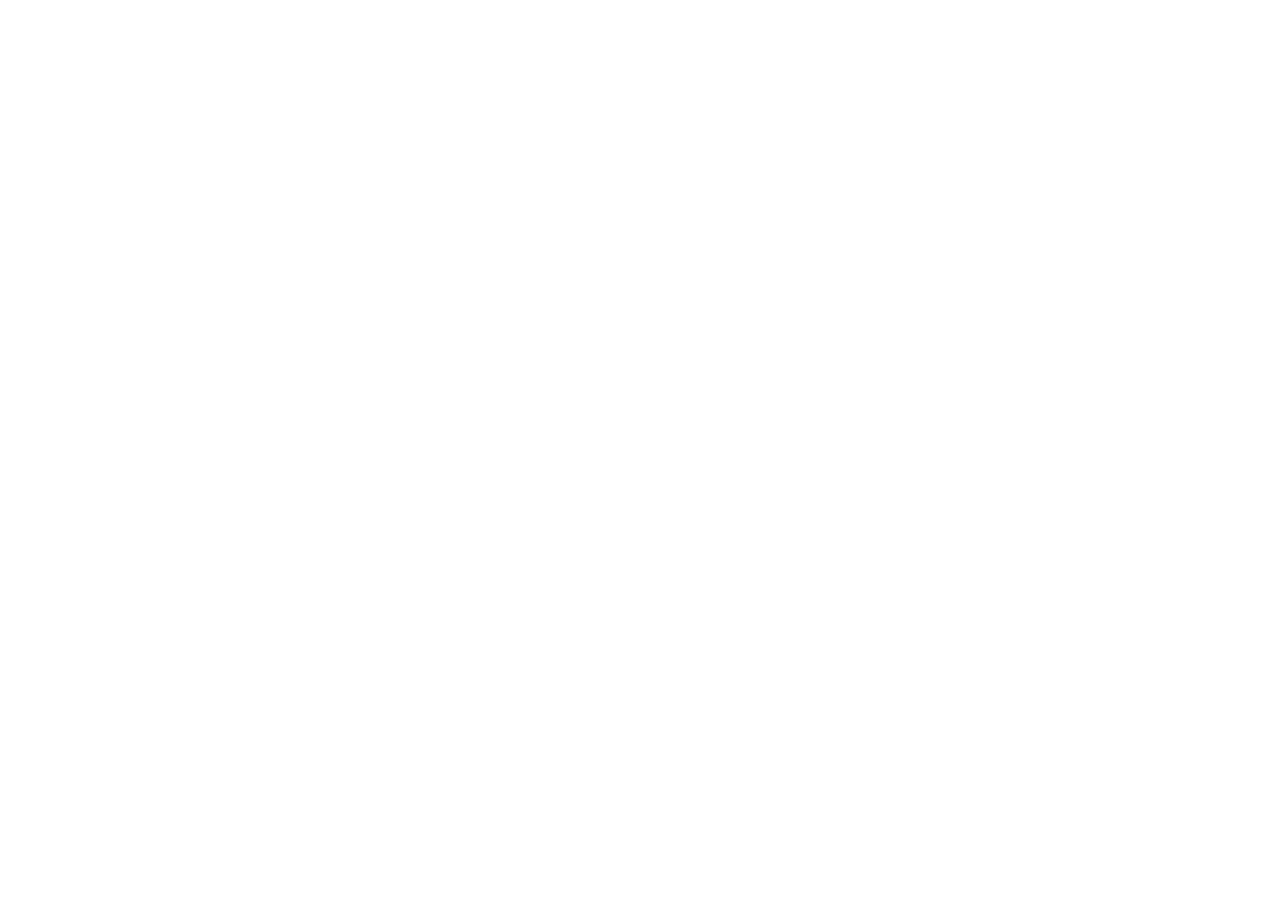
==== 02_plant_life/index.html @ 73b57cdd "Setup files" ====
<!DOCTYPE html>
<html lang="en">
<head>
  <meta charset="UTF-8">
  <meta http-equiv="X-UA-Compatible" content="IE=edge">
  <meta name="viewport" content="width=device-width, initial-scale=1.0">
  <link rel="stylesheet" href="style.css">
  <title>Plant life</title>
</head>
<body>
  
  <script src="pages.js"></script>
</body>
</html>
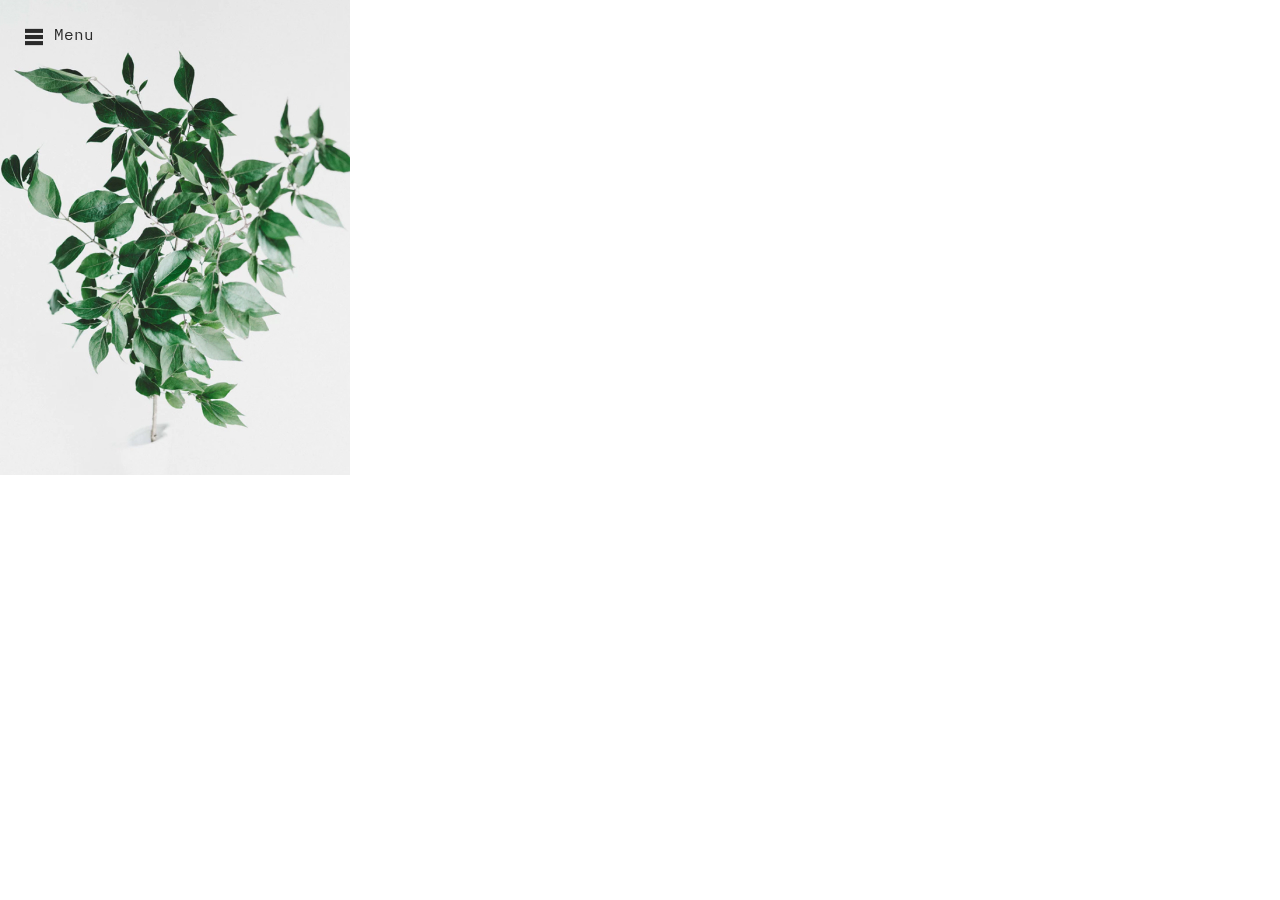
==== commit ae62c971: "Proyecto 2: menu feature" ====
--- a/02_plant_life/index.html
+++ b/02_plant_life/index.html
@@ -8,7 +8,26 @@
   <title>Plant life</title>
 </head>
 <body>
+  <nav>
+    <a href="#">Shop</a>
+    <a href="#">About</a>
+    <a href="#">Help</a>
+    <a href="#">Blog</a>
+  </nav>
+
+  <main>
+    <a href="#" class="toggle-nav">
+      <img src="assets/menu.svg"> Menu
+    </a>
+
+    <section>
+      <!-- srcset es la opción para pantallas retina -->
+      <img src="assets/plant1.jpg" srcset="assets/plant1.jpg, assets/plant1-2x.jpg 2x" alt="">
+    </section>
+
+
+  </main>
   
-  <script src="pages.js"></script>
+  <script src="menu.js"></script>
 </body>
 </html>--- a/02_plant_life/style.css
+++ b/02_plant_life/style.css
@@ -0,0 +1,66 @@
+@font-face {
+  font-family: "IBM Plex Mono";
+  src: url("assets/ibm-plex-mono.woff2"),
+  url("assets/ibm-plex-mono.woff");
+}
+
+@font-face {
+  font-family: "Young Serif";
+  src: url("assets/youngserif.woff2"),
+  url("assets/youngserif.woff");
+}
+
+body {
+  font-family: "IBM Plex Mono";
+  font-size: 16px;
+  line-height: 1.6;
+  color: #2a2a2a;
+  margin: 0;
+  overflow-x: hidden;
+}
+
+nav {
+  position: fixed;
+  top: 0;
+  left: 0;
+  height: 100vh;
+  width: 240px;
+  background-color: #00b98d;
+  color: white;
+  font-family: "Young Serif";
+  font-size: 24px;
+  display: flex;
+  flex-direction: column;
+  justify-content: center;
+}
+
+nav a {
+  color: white;
+  text-decoration: none;
+  margin: 5px 32px;
+}
+
+main {
+  position: relative;
+  z-index: 1;
+  background-color: white;
+  min-height: 100vh;
+  transition: transform 0.5s;
+}
+
+main.open {
+  transform: translate(240px, 0)
+}
+
+a.toggle-nav {
+  position: fixed; /*position fixed es relativo a main */
+  padding: 24px;
+  text-decoration: none;
+  color: #2a2a2a;
+  display: flex;
+}
+
+a.toggle-nav img {
+  margin: 0 10px 0 0;
+  vertical-align: middle;
+}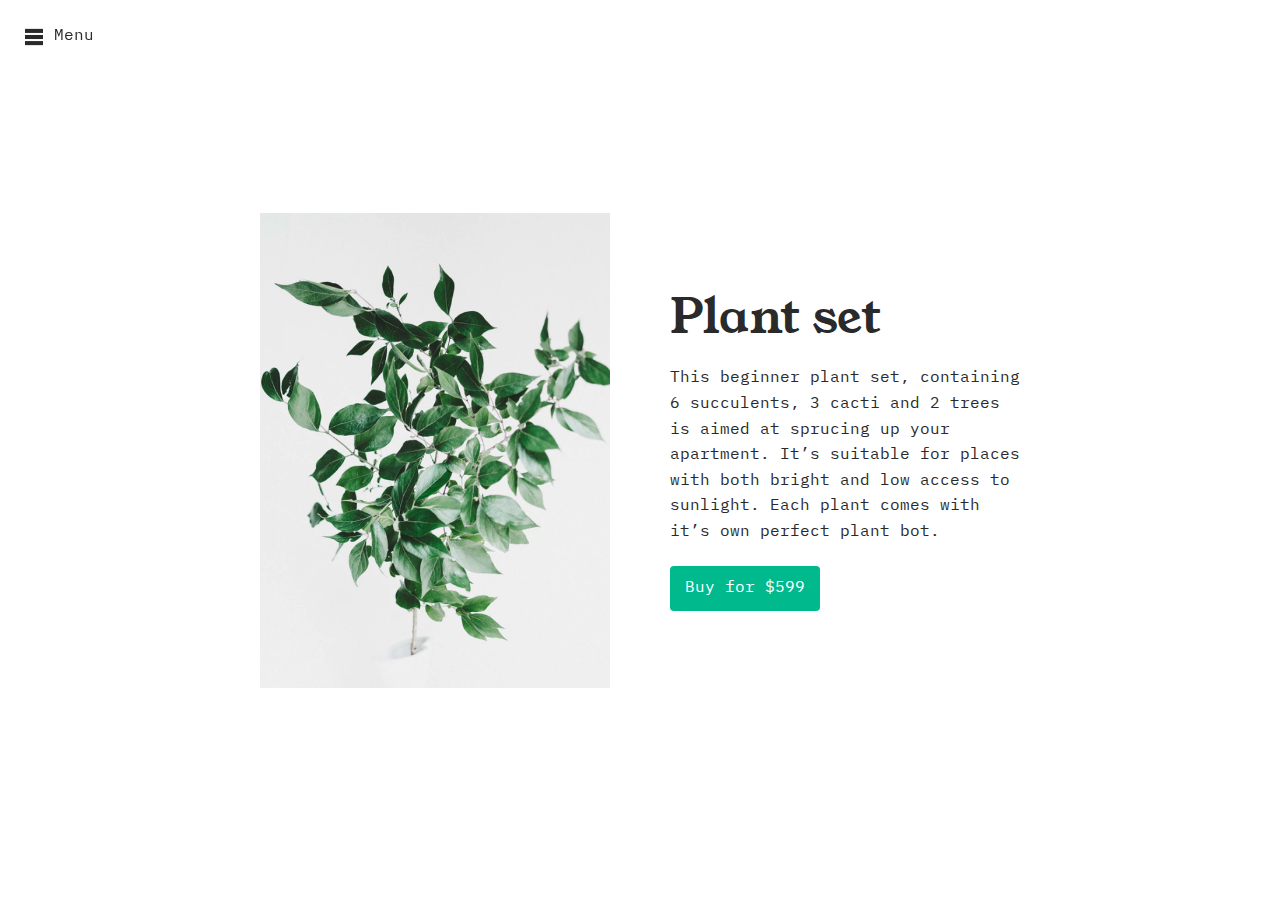
==== commit bf52cc33: "Proyecto 2: terminado!" ====
--- a/02_plant_life/index.html
+++ b/02_plant_life/index.html
@@ -14,20 +14,33 @@
     <a href="#">Help</a>
     <a href="#">Blog</a>
   </nav>
-
   <main>
     <a href="#" class="toggle-nav">
       <img src="assets/menu.svg"> Menu
     </a>
-
     <section>
       <!-- srcset es la opción para pantallas retina -->
-      <img src="assets/plant1.jpg" srcset="assets/plant1.jpg, assets/plant1-2x.jpg 2x" alt="">
+      <div class="slides">
+        <img src="assets/plant1.jpg" srcset="assets/plant1.jpg, assets/plant1-2x.jpg 2x" alt="">
+        <img src="assets/plant2.jpg" srcset="assets/plant2.jpg, assets/plant2-2x.jpg 2x" alt="">
+        <img src="assets/plant3.jpg" srcset="assets/plant3.jpg, assets/plant3-2x.jpg 2x" alt="">
+        <img src="assets/plant4.jpg" srcset="assets/plant4.jpg, assets/plant4-2x.jpg 2x" alt="">
+        <img src="assets/plant5.jpg" srcset="assets/plant5.jpg, assets/plant5-2x.jpg 2x" alt="">
+      </div>
+      <div class="content">
+        <h1>
+          Plant set
+        </h1>
+        <p>
+          This beginner plant set, containing 6 succulents, 3 cacti and 2 trees is aimed at sprucing up your apartment. It’s suitable for places with both bright and low access to sunlight. Each plant comes with it’s own perfect plant bot.
+        </p>
+        <a class="button" href="#">
+          Buy for $599
+        </a>
+      </div>
     </section>
-
-
   </main>
-  
   <script src="menu.js"></script>
+  <script src="slides.js"></script>
 </body>
 </html>--- a/02_plant_life/style.css
+++ b/02_plant_life/style.css
@@ -8,6 +8,11 @@
   font-family: "Young Serif";
   src: url("assets/youngserif.woff2"),
   url("assets/youngserif.woff");
+}
+
+@keyframes fade {
+  0% {opacity: 0;}
+  100% {opacity: 1;}
 }
 
 body {
@@ -63,4 +68,60 @@
 a.toggle-nav img {
   margin: 0 10px 0 0;
   vertical-align: middle;
-}+}
+
+section {
+  display: flex;
+  align-items: center;
+  justify-content: center;
+  height: 100vh;
+}
+
+section div {
+  width: 350px;
+}
+
+section div.content {
+  margin: 0 0 0 60px;
+}
+
+h1 {
+  font-size: 48px;
+  font-family: 'Young Serif';
+  line-height: 1.2;
+  margin: 0;
+}
+
+p {
+  margin: 20px 0 20px 0;
+}
+
+.button {
+  display: inline-block; /*mejor para botones poder darle tamaño*/
+  background-color: #00b98d;
+  color: white;
+  text-decoration: none;
+  padding: 10px 15px;
+  border-radius: 4px;
+}
+
+div.slides {
+  height: 475px;
+  position: relative;
+}
+
+div.slides img {
+  position: absolute;
+  top: 0;
+  left: 0;
+  transition: transform 0.5s, box-shadow 0.5s;
+  pointer-events: none;
+}
+
+div.slides img:first-child {
+  z-index: 1;
+}
+
+div.slides:hover img {
+ box-shadow: 0 0 8px rgba(0,0,0, 0.1);
+}
